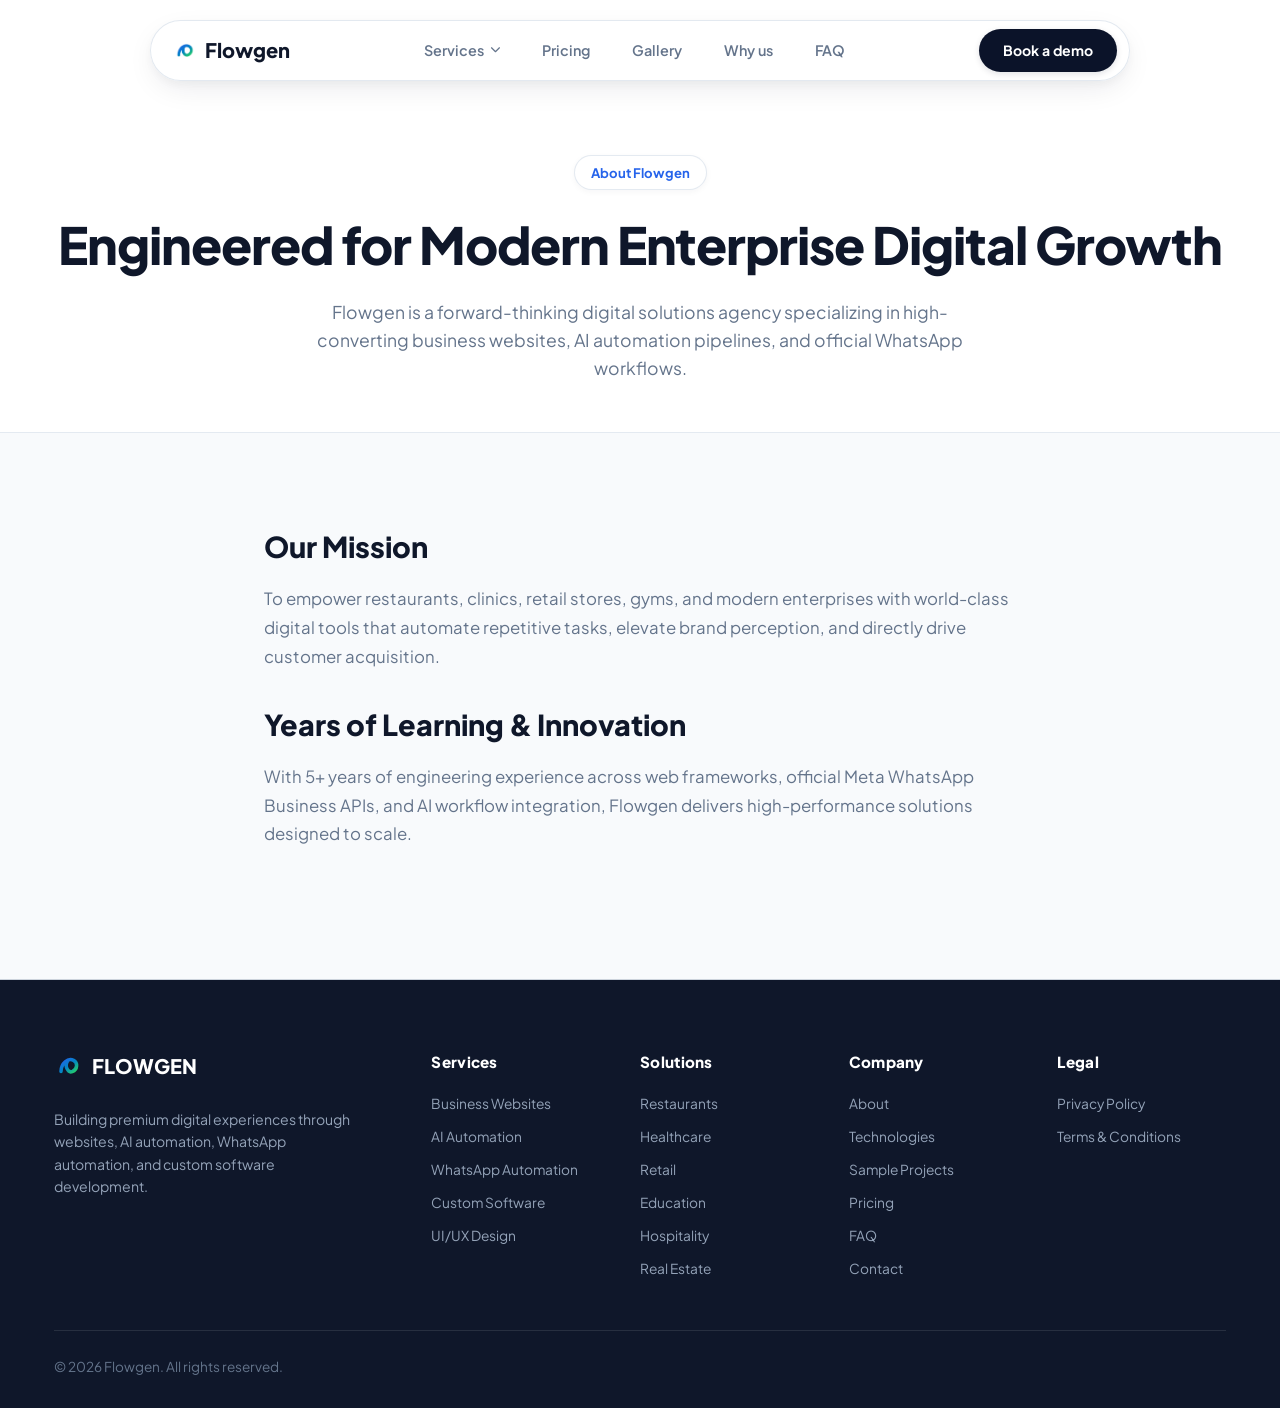
==== about.html @ ee699ff9 "Initial commit" ====
<!DOCTYPE html>
<html lang="en">
<head>
  <meta charset="UTF-8">
  <meta name="viewport" content="width=device-width, initial-scale=1.0">
  <title>About Us — Flowgen</title>
  <link rel="stylesheet" href="styles.css">
  <link rel="stylesheet" href="https://cdnjs.cloudflare.com/ajax/libs/font-awesome/6.4.0/css/all.min.css">
</head>
<body>

    <!-- Floating Pill Navbar -->
  <div class="navbar-wrapper">
    <nav class="navbar-pill">
      <a href="index.html" class="logo">
        <img src="assets/logo.png" alt="Flowgen Logo" class="logo-icon-img">
        <span>Flowgen</span>
      </a>

      <div class="nav-links">
        <!-- Services with Glossy Mega Menu -->
        <div class="nav-item">
          <a href="services.html" class="nav-link">Services <i class="fa-solid fa-chevron-down" style="font-size:0.65rem;"></i></a>
          <div class="mega-menu">
            <div class="mega-title">Our Services</div>
            <div class="mega-grid-3">
              <a href="services.html" class="mega-card">
                <div class="mega-icon"><i class="fa-solid fa-desktop"></i></div>
                <div class="mega-info"><h6>Business Websites</h6><p>Professional responsive business websites</p></div>
              </a>
              <a href="services.html" class="mega-card">
                <div class="mega-icon"><i class="fa-solid fa-brain"></i></div>
                <div class="mega-info"><h6>AI Automation</h6><p>Automate repetitive business tasks</p></div>
              </a>
              <a href="services.html" class="mega-card">
                <div class="mega-icon"><i class="fa-brands fa-whatsapp"></i></div>
                <div class="mega-info"><h6>WhatsApp Automation</h6><p>Customer engagement automation</p></div>
              </a>
              <a href="services.html" class="mega-card">
                <div class="mega-icon"><i class="fa-solid fa-code"></i></div>
                <div class="mega-info"><h6>Custom Software</h6><p>Business management systems</p></div>
              </a>
              <a href="services.html" class="mega-card">
                <div class="mega-icon"><i class="fa-solid fa-wand-magic-sparkles"></i></div>
                <div class="mega-info"><h6>UI/UX Design</h6><p>Modern interface design</p></div>
              </a>
              <a href="services.html" class="mega-card">
                <div class="mega-icon"><i class="fa-solid fa-plug"></i></div>
                <div class="mega-info"><h6>API Integration</h6><p>Third-party software integrations</p></div>
              </a>
            </div>
          </div>
        </div>

        <div class="nav-item"><a href="pricing.html" class="nav-link">Pricing</a></div>
        <div class="nav-item"><a href="projects.html" class="nav-link">Gallery</a></div>
        <div class="nav-item"><a href="solutions.html" class="nav-link">Why us</a></div>
        <div class="nav-item"><a href="faq.html" class="nav-link">FAQ</a></div>
      </div>

      <div class="nav-right-actions">
        <a href="contact.html" class="btn-black-pill">Book a demo</a>
        <button class="mobile-toggle" aria-label="Toggle navigation"><i class="fa-solid fa-bars"></i></button>
      </div>
    </nav>
  </div>

  <section class="page-hero-banner">
    <div class="container">
      <span class="section-tag">About Flowgen</span>
      <h1>Engineered for Modern Enterprise Digital Growth</h1>
      <p>Flowgen is a forward-thinking digital solutions agency specializing in high-converting business websites, AI automation pipelines, and official WhatsApp workflows.</p>
    </div>
  </section>

  <section class="section-padding">
    <div class="container" style="max-width:800px;">
      <h2 style="font-size:1.8rem; font-weight:800; margin-bottom:16px;">Our Mission</h2>
      <p style="font-size:1.05rem; color:var(--text-muted); line-height:1.7; margin-bottom:30px;">
        To empower restaurants, clinics, retail stores, gyms, and modern enterprises with world-class digital tools that automate repetitive tasks, elevate brand perception, and directly drive customer acquisition.
      </p>

      <h2 style="font-size:1.8rem; font-weight:800; margin-bottom:16px;">Years of Learning & Innovation</h2>
      <p style="font-size:1.05rem; color:var(--text-muted); line-height:1.7; margin-bottom:40px;">
        With 5+ years of engineering experience across web frameworks, official Meta WhatsApp Business APIs, and AI workflow integration, Flowgen delivers high-performance solutions designed to scale.
      </p>
    </div>
  </section>

  <!-- Footer -->
    <!-- Multi-Column Footer -->
  <footer>
    <div class="container">
      <div class="footer-grid">
        
        <!-- Column 1: Brand & Description -->
        <div class="footer-brand-col">
          <a href="index.html" class="logo" style="margin-bottom:14px; display:inline-flex;">
            <svg class="logo-icon-svg" viewBox="0 0 40 40" fill="none">
              <path d="M10 28 C10 16, 20 8, 28 12 C34 15, 34 25, 26 28 C20 30, 14 20, 20 12" stroke="url(#logo-grad-foot-gen)" stroke-width="5" stroke-linecap="round" fill="none"/>
              <defs>
                <linearGradient id="logo-grad-foot-gen" x1="0%" y1="0%" x2="100%" y2="100%">
                  <stop offset="0%" stop-color="#2563eb" />
                  <stop offset="50%" stop-color="#0284c7" />
                  <stop offset="100%" stop-color="#25d366" />
                </linearGradient>
              </defs>
            </svg>
            <span style="color:#fff;">FLOWGEN</span>
          </a>
          <p class="footer-brand-desc">
            Building premium digital experiences through websites, AI automation, WhatsApp automation, and custom software development.
          </p>
        </div>

        <!-- Column 2: Services -->
        <div class="footer-col">
          <h4>Services</h4>
          <ul>
            <li><a href="services.html">Business Websites</a></li>
            <li><a href="services.html">AI Automation</a></li>
            <li><a href="services.html">WhatsApp Automation</a></li>
            <li><a href="services.html">Custom Software</a></li>
            <li><a href="services.html">UI/UX Design</a></li>
          </ul>
        </div>

        <!-- Column 3: Solutions -->
        <div class="footer-col">
          <h4>Solutions</h4>
          <ul>
            <li><a href="solutions.html">Restaurants</a></li>
            <li><a href="solutions.html">Healthcare</a></li>
            <li><a href="solutions.html">Retail</a></li>
            <li><a href="solutions.html">Education</a></li>
            <li><a href="solutions.html">Hospitality</a></li>
            <li><a href="solutions.html">Real Estate</a></li>
          </ul>
        </div>

        <!-- Column 4: Company -->
        <div class="footer-col">
          <h4>Company</h4>
          <ul>
            <li><a href="about.html">About</a></li>
            <li><a href="technologies.html">Technologies</a></li>
            <li><a href="projects.html">Sample Projects</a></li>
            <li><a href="pricing.html">Pricing</a></li>
            <li><a href="faq.html">FAQ</a></li>
            <li><a href="contact.html">Contact</a></li>
          </ul>
        </div>

        <!-- Column 5: Legal -->
        <div class="footer-col">
          <h4>Legal</h4>
          <ul>
            <li><a href="privacy.html">Privacy Policy</a></li>
            <li><a href="terms.html">Terms & Conditions</a></li>
          </ul>
        </div>

      </div>

      <div class="footer-bottom">
        <div>© 2026 Flowgen. All rights reserved.</div>
      </div>
    </div>
  </footer>

  <script src="app.js"></script>
</body>
</html>
---- styles.css ----
/* ==========================================================================
   Flowgen - Premium SaaS Enterprise Website Design System
   NovaFlo / Vercel / Stripe / Linear Aesthetic Standards
   ========================================================================== */

@import url('https://fonts.googleapis.com/css2?family=Plus+Jakarta+Sans:wght@400;500;600;700;800&display=swap');

:root {
  --font-main: 'Plus Jakarta Sans', -apple-system, BlinkMacSystemFont, "Segoe UI", Roboto, sans-serif;

  /* Color Palette */
  --bg-body: #f8fafc;
  --bg-card: #ffffff;

  --text-dark: #0f172a;
  --text-body: #334155;
  --text-muted: #64748b;
  --text-light: #94a3b8;

  --primary: #2563eb;
  --primary-hover: #1d4ed8;
  --primary-light: #eff6ff;

  /* Authentic WhatsApp Color System */
  --wa-green: #25d366;
  --wa-header-green: #005c4b;
  --wa-chat-bg: #efeae2;
  --wa-bubble-incoming: #ffffff;
  --wa-bubble-outgoing: #d9fdd3;
  --wa-tick-blue: #53bdeb;
  --wa-time-color: #667781;

  /* Elevation Shadows */
  --shadow-sm: 0 2px 6px rgba(15, 23, 42, 0.04);
  --shadow-card: 0 4px 16px -2px rgba(15, 23, 42, 0.05), 0 2px 6px -1px rgba(15, 23, 42, 0.02);
  --shadow-hover: 0 16px 36px -6px rgba(15, 23, 42, 0.1), 0 4px 12px -2px rgba(15, 23, 42, 0.04);
  --shadow-floating: 0 16px 36px -8px rgba(15, 23, 42, 0.07), 0 4px 12px rgba(15, 23, 42, 0.03);
  --shadow-phone: 0 25px 60px -12px rgba(15, 23, 42, 0.18);
  --shadow-mega: 0 24px 50px -12px rgba(15, 23, 42, 0.15);

  /* Radius Tokens */
  --radius-sm: 8px;
  --radius-md: 12px;
  --radius-lg: 20px;
  --radius-full: 9999px;

  /* Borders & Transitions */
  --border-subtle: rgba(226, 232, 240, 0.9);
  --border-hover: rgba(191, 219, 254, 1);
  --grad-text: linear-gradient(135deg, #2563eb 0%, #0284c7 50%, #059669 100%);

  --transition-fast: 0.2s cubic-bezier(0.16, 1, 0.3, 1);
  --transition-normal: 0.35s cubic-bezier(0.16, 1, 0.3, 1);
}

/* Global Reset */
*, *::before, *::after {
  box-sizing: border-box;
  margin: 0;
  padding: 0;
}

html { scroll-behavior: smooth; font-size: 16px; }

/* Smooth Page Navigation Fade Transitions (Without transform on body to preserve position:fixed) */
body {
  font-family: var(--font-main);
  background-color: var(--bg-body);
  color: var(--text-dark);
  line-height: 1.6;
  overflow-x: hidden;
  -webkit-font-smoothing: antialiased;
  
  opacity: 0;
  transition: opacity 0.32s ease;
}

body.page-loaded {
  opacity: 1;
}

body.page-exiting {
  opacity: 0;
}

a { color: inherit; text-decoration: none; }
ul { list-style: none; }
button, input, select, textarea { font-family: inherit; font-size: inherit; }

/* Container System */
.container {
  width: 100%;
  max-width: 1220px;
  margin: 0 auto;
  padding: 0 24px;
}

.section-padding { padding: 90px 0; }

.section-header {
  text-align: center;
  max-width: 720px;
  margin: 0 auto 52px auto;
}

.section-tag {
  display: inline-flex;
  align-items: center;
  gap: 8px;
  padding: 6px 16px;
  border-radius: var(--radius-full);
  background: var(--bg-card);
  border: 1px solid var(--border-subtle);
  color: var(--primary);
  font-size: 0.82rem;
  font-weight: 700;
  margin-bottom: 14px;
  box-shadow: var(--shadow-sm);
}

.section-title {
  font-size: clamp(2rem, 4vw, 2.5rem);
  font-weight: 800;
  line-height: 1.2;
  letter-spacing: -0.02em;
  color: var(--text-dark);
  margin-bottom: 14px;
  text-wrap: balance;
}

.section-subtitle {
  font-size: 1.05rem;
  color: var(--text-muted);
  line-height: 1.6;
}

/* Page Hero Banner */
.page-hero-banner {
  padding: 155px 0 50px 0;
  text-align: center;
  background: #ffffff;
  border-bottom: 1px solid var(--border-subtle);
}

.page-hero-banner h1 {
  font-size: clamp(2.2rem, 4vw, 3.2rem);
  font-weight: 800;
  letter-spacing: -0.02em;
  color: var(--text-dark);
  margin-bottom: 12px;
}

.page-hero-banner p {
  font-size: 1.1rem;
  color: var(--text-muted);
  max-width: 680px;
  margin: 0 auto;
}

/* Badges */
.sample-badge {
  display: inline-flex;
  align-items: center;
  gap: 4px;
  padding: 4px 10px;
  background: #fef3c7;
  color: #b45309;
  border: 1px solid #fde68a;
  border-radius: var(--radius-full);
  font-size: 0.72rem;
  font-weight: 800;
  text-transform: uppercase;
  letter-spacing: 0.03em;
}

.sample-disclaimer {
  font-size: 0.78rem;
  color: #b45309;
  background: #fffbeb;
  padding: 8px 12px;
  border-radius: var(--radius-sm);
  border-left: 3px solid #f59e0b;
  margin-top: 14px;
  line-height: 1.4;
}

/* PERMANENT CONSTANT VIEWPORT PINNED HEADER NAVBAR */
.navbar-wrapper {
  position: fixed !important;
  top: 20px !important;
  left: 0 !important;
  width: 100% !important;
  z-index: 99999 !important;
  display: flex !important;
  justify-content: center !important;
  padding: 0 24px !important;
  pointer-events: none !important;
  transform: none !important;
}

.navbar-pill {
  width: 100%;
  max-width: 980px;
  background: rgba(255, 255, 255, 0.98);
  backdrop-filter: blur(20px);
  -webkit-backdrop-filter: blur(20px);
  border: 1px solid rgba(226, 232, 240, 0.95);
  border-radius: 9999px;
  padding: 8px 12px 8px 24px;
  display: flex;
  align-items: center;
  justify-content: space-between;
  box-shadow: 0 10px 30px -5px rgba(15, 23, 42, 0.09), 0 4px 12px rgba(15, 23, 42, 0.04);
  pointer-events: auto !important;
  flex-wrap: nowrap;
}

.logo {
  display: flex;
  align-items: center;
  gap: 10px;
  font-size: 1.25rem;
  font-weight: 800;
  color: #0f172a;
  flex-shrink: 0;
}

.logo-icon-img {
  height: 28px;
  width: auto;
  object-fit: contain;
  display: block;
}

.logo-icon-svg { width: 28px; height: 28px; }

.nav-links {
  position: relative;
  display: flex;
  align-items: center;
  gap: 6px;
}

.nav-active-indicator {
  position: absolute;
  top: 50%;
  transform: translateY(-50%);
  height: 34px;
  background: #eff6ff;
  border-radius: 9999px;
  transition: all 0.35s cubic-bezier(0.16, 1, 0.3, 1);
  z-index: 1;
  pointer-events: none;
  opacity: 0;
}

.nav-links.has-active .nav-active-indicator { opacity: 1; }
.nav-item { position: relative; z-index: 2; }

.nav-link {
  font-size: 0.9rem;
  font-weight: 600;
  color: #64748b;
  display: flex;
  align-items: center;
  gap: 6px;
  padding: 7px 18px;
  border-radius: 9999px;
  transition: color var(--transition-fast);
  position: relative;
  z-index: 2;
  white-space: nowrap;
}

.nav-link:hover, .nav-link.active-pill {
  color: #2563eb;
  font-weight: 700;
}

.nav-right-actions {
  display: flex;
  align-items: center;
  gap: 10px;
  flex-shrink: 0;
}

.btn-black-pill {
  display: inline-flex;
  align-items: center;
  justify-content: center;
  gap: 8px;
  padding: 10px 24px;
  border-radius: 9999px;
  background: #0b1329;
  color: #ffffff;
  font-size: 0.88rem;
  font-weight: 700;
  border: none;
  cursor: pointer;
  box-shadow: 0 2px 6px rgba(11, 19, 41, 0.12);
  transition: all var(--transition-fast);
  white-space: nowrap;
  flex-shrink: 0;
}

.btn-black-pill:hover { background: #17254e; transform: translateY(-1px); }

.btn-white-pill {
  display: inline-flex;
  align-items: center;
  justify-content: center;
  gap: 8px;
  padding: 10px 24px;
  border-radius: 9999px;
  background: #ffffff;
  color: var(--text-dark);
  font-size: 0.88rem;
  font-weight: 700;
  border: 1px solid var(--border-subtle);
  cursor: pointer;
  transition: all var(--transition-fast);
  white-space: nowrap;
}

.btn-white-pill:hover { background: #f8fafc; border-color: var(--border-hover); }

.mobile-toggle {
  display: none;
  background: none;
  border: none;
  font-size: 1.3rem;
  color: var(--text-dark);
}

/* Glossy Mega Dropdown Menus */
.mega-menu {
  position: absolute;
  top: 100%;
  left: 50%;
  transform: translateX(-50%) translateY(14px) scale(0.98);
  width: 760px;
  background: rgba(255, 255, 255, 0.98);
  backdrop-filter: blur(24px);
  -webkit-backdrop-filter: blur(24px);
  border: 1px solid rgba(226, 232, 240, 0.9);
  border-radius: var(--radius-lg);
  padding: 22px;
  box-shadow: var(--shadow-mega);
  opacity: 0;
  pointer-events: none;
  transition: all var(--transition-normal);
  z-index: 1100;
}

.nav-item:hover .mega-menu {
  opacity: 1;
  pointer-events: auto;
  transform: translateX(-50%) translateY(6px) scale(1);
}

.mega-title {
  font-size: 0.75rem;
  font-weight: 800;
  letter-spacing: 0.06em;
  text-transform: uppercase;
  color: var(--text-light);
  margin-bottom: 12px;
  padding-bottom: 6px;
  border-bottom: 1px solid var(--border-subtle);
}

.mega-grid-3 { display: grid; grid-template-columns: repeat(3, 1fr); gap: 10px; }

.mega-card {
  padding: 12px;
  border-radius: var(--radius-md);
  background: var(--bg-body);
  display: flex;
  align-items: flex-start;
  gap: 10px;
  border: 1px solid transparent;
  transition: all var(--transition-fast);
}

.mega-card:hover { background: #ffffff; border-color: var(--primary); box-shadow: var(--shadow-sm); }

.mega-icon {
  width: 34px;
  height: 34px;
  border-radius: 10px;
  background: #eff6ff;
  color: var(--primary);
  display: flex;
  align-items: center;
  justify-content: center;
  font-size: 0.95rem;
  flex-shrink: 0;
}

.mega-info h6 { font-size: 0.85rem; font-weight: 800; color: var(--text-dark); margin-bottom: 2px; }
.mega-info p { font-size: 0.72rem; color: var(--text-muted); line-height: 1.3; }

/* Hero Section */
.hero-nowaflow {
  padding: 155px 0 65px 0;
  text-align: center;
  background: #ffffff;
  position: relative;
  overflow: hidden;
}

.meta-partner-badge {
  display: inline-flex;
  align-items: center;
  gap: 8px;
  padding: 6px 16px;
  border-radius: var(--radius-full);
  background: #ffffff;
  border: 1px solid var(--border-subtle);
  color: #2563eb;
  font-size: 0.82rem;
  font-weight: 700;
  margin-bottom: 22px;
  box-shadow: var(--shadow-sm);
}

.meta-partner-badge svg { width: 18px; height: 18px; fill: #2563eb; }

.hero-main-title {
  font-size: clamp(2.3rem, 5vw, 3.7rem);
  font-weight: 800;
  line-height: 1.15;
  letter-spacing: -0.03em;
  color: var(--text-dark);
  max-width: 860px;
  margin: 0 auto 18px auto;
  text-wrap: balance;
}

.wa-title-badge {
  display: inline-flex;
  align-items: center;
  justify-content: center;
  width: 44px;
  height: 44px;
  background: #25d366;
  color: #ffffff;
  border-radius: 50%;
  font-size: 1.5rem;
  vertical-align: middle;
  margin: 0 6px;
  box-shadow: 0 4px 12px rgba(37, 211, 102, 0.3);
}

.nowaflow-gradient-text {
  background: var(--grad-text);
  -webkit-background-clip: text;
  -webkit-text-fill-color: transparent;
  display: inline-block;
}

.hero-checkmarks-row {
  display: flex;
  align-items: center;
  justify-content: center;
  gap: 20px;
  font-size: 0.85rem;
  font-weight: 600;
  color: var(--text-muted);
  margin-bottom: 30px;
  flex-wrap: wrap;
}

.check-item { display: flex; align-items: center; gap: 6px; }

.check-icon-circle {
  width: 18px;
  height: 18px;
  border-radius: 50%;
  border: 1.5px solid #2563eb;
  color: #2563eb;
  display: inline-flex;
  align-items: center;
  justify-content: center;
  font-size: 0.65rem;
  font-weight: 800;
}

.hero-cta-buttons {
  display: flex;
  align-items: center;
  justify-content: center;
  gap: 14px;
  margin-bottom: 45px;
}

/* Hero Visual Layout */
.hero-visual-wrapper {
  position: relative;
  max-width: 960px;
  height: 480px;
  margin: 0 auto;
  display: flex;
  align-items: flex-start;
  justify-content: flex-start;
}

.left-app-icons {
  display: flex;
  flex-direction: column;
  gap: 24px;
  position: absolute;
  left: 0;
  top: 40px;
  z-index: 4;
}

.app-icon-circle {
  width: 50px;
  height: 50px;
  border-radius: 50%;
  display: flex;
  align-items: center;
  justify-content: center;
  font-size: 1.25rem;
  box-shadow: 0 6px 16px rgba(15, 23, 42, 0.08);
  background: #ffffff;
  border: 1px solid var(--border-subtle);
  transition: transform var(--transition-fast);
}

.app-icon-circle:hover { transform: scale(1.08); }

.icon-fb { background: #1877f2; color: #ffffff; border: none; }
.icon-google { background: #ffffff; }
.icon-ig { background: #ffffff; }
.icon-ig i {
  background: linear-gradient(45deg, #f09433 0%, #e6683c 25%, #dc2743 50%, #cc2366 75%, #bc1888 100%);
  -webkit-background-clip: text;
  -webkit-text-fill-color: transparent;
}
.icon-web { background: #ffffff; color: #64748b; }

.svg-connectors {
  position: absolute;
  left: 25px;
  top: 0;
  width: 255px;
  height: 480px;
  pointer-events: none;
  z-index: 2;
}

.connector-path {
  fill: none;
  stroke: #86efac;
  stroke-width: 2;
  stroke-dasharray: 6 6;
}

.phone-mockup-container {
  position: absolute;
  left: 270px;
  top: 0;
  z-index: 3;
}

.phone-frame {
  width: 330px;
  height: 460px;
  background: var(--wa-chat-bg);
  border: 7px solid #ffffff;
  border-radius: 36px;
  box-shadow: var(--shadow-phone);
  overflow: hidden;
  display: flex;
  flex-direction: column;
}

.phone-status-bar {
  background: var(--wa-header-green);
  color: #ffffff;
  padding: 8px 16px 4px 16px;
  display: flex;
  align-items: center;
  justify-content: space-between;
  font-size: 0.7rem;
  font-weight: 700;
  flex-shrink: 0;
}

.phone-wa-header {
  background: var(--wa-header-green);
  color: #ffffff;
  padding: 8px 14px 10px 14px;
  display: flex;
  align-items: center;
  gap: 10px;
  flex-shrink: 0;
}

.phone-avatar {
  width: 32px;
  height: 32px;
  border-radius: 50%;
  background: #00a884;
  color: #fff;
  display: flex;
  align-items: center;
  justify-content: center;
  font-weight: 800;
  font-size: 0.78rem;
}

.phone-header-info h5 { font-size: 0.85rem; font-weight: 700; text-align: left; }
.phone-header-info p { font-size: 0.65rem; opacity: 0.8; text-align: left; }

/* Phone Chat Body - HIDDEN SCROLLBAR */
.phone-chat-body {
  padding: 12px;
  display: flex;
  flex-direction: column;
  gap: 10px;
  flex-grow: 1;
  overflow-y: auto;
  text-align: left;

  /* HIDE SCROLLBAR ACROSS ALL BROWSERS */
  scrollbar-width: none;
  -ms-overflow-style: none;
}

.phone-chat-body::-webkit-scrollbar {
  display: none;
  width: 0;
  height: 0;
}

/* Authentic WhatsApp Chat Bubbles */
@keyframes waSlideUp {
  0% { opacity: 0; transform: translateY(18px) scale(0.96); }
  60% { opacity: 1; transform: translateY(-2px) scale(1.01); }
  100% { opacity: 1; transform: translateY(0) scale(1); }
}

.wa-card-bubble {
  max-width: 88%;
  padding: 8px 12px;
  border-radius: 12px;
  font-size: 0.76rem;
  line-height: 1.38;
  box-shadow: 0 1px 2px rgba(15, 23, 42, 0.12);
  animation: waSlideUp 0.38s cubic-bezier(0.16, 1, 0.3, 1) forwards;
  position: relative;
}

.wa-incoming {
  align-self: flex-start;
  background: var(--wa-bubble-incoming);
  border-top-left-radius: 2px;
  color: var(--text-dark);
}

.wa-outgoing {
  align-self: flex-end;
  background: var(--wa-bubble-outgoing);
  border-top-right-radius: 2px;
  color: var(--text-dark);
}

/* Typing Indicator */
.typing-indicator-box {
  align-self: flex-start;
  background: #ffffff;
  padding: 8px 14px;
  border-radius: 12px;
  border-top-left-radius: 2px;
  display: inline-flex;
  align-items: center;
  gap: 4px;
  box-shadow: 0 1px 2px rgba(0,0,0,0.08);
  animation: waSlideUp 0.28s cubic-bezier(0.16, 1, 0.3, 1) forwards;
}

.typing-dot {
  width: 6px;
  height: 6px;
  background: #8696a0;
  border-radius: 50%;
  animation: typeBounce 1.2s infinite ease-in-out;
}

.typing-dot:nth-child(2) { animation-delay: 0.2s; }
.typing-dot:nth-child(3) { animation-delay: 0.4s; }

@keyframes typeBounce {
  0%, 60%, 100% { transform: translateY(0); }
  30% { transform: translateY(-4px); }
}

.phone-input-bar {
  background: #ffffff;
  padding: 10px 12px;
  display: flex;
  align-items: center;
  gap: 8px;
  border-top: 1px solid var(--border-subtle);
  flex-shrink: 0;
}

.phone-input-box {
  flex-grow: 1;
  background: #f1f5f9;
  border-radius: 20px;
  padding: 6px 12px;
  font-size: 0.74rem;
  color: var(--text-muted);
  text-align: left;
}

.phone-send-btn {
  width: 28px;
  height: 28px;
  border-radius: 50%;
  background: #00a884;
  color: #fff;
  display: flex;
  align-items: center;
  justify-content: center;
  font-size: 0.72rem;
}

/* Meeting Schedule Card Animations */
@keyframes cardSlideIn {
  0% {
    opacity: 0;
    transform: translateX(45px) scale(0.92);
  }
  65% {
    opacity: 1;
    transform: translateX(-4px) scale(1.02);
  }
  100% {
    opacity: 1;
    transform: translateX(0) scale(1);
  }
}

@keyframes cardSlideConfirm {
  0% {
    transform: translateY(0) scale(1);
  }
  50% {
    transform: translateY(-10px) scale(1.05);
    box-shadow: 0 0 30px rgba(37, 99, 235, 0.4), 0 16px 36px rgba(15, 23, 42, 0.12);
  }
  100% {
    transform: translateY(0) scale(1.02);
    box-shadow: 0 0 25px rgba(37, 99, 235, 0.3), 0 10px 30px -5px rgba(15, 23, 42, 0.06);
  }
}

.right-floating-card {
  position: absolute;
  right: 0;
  top: 140px;
  background: #ffffff;
  border: 1px solid var(--border-subtle);
  border-radius: var(--radius-lg);
  padding: 16px 20px;
  box-shadow: var(--shadow-floating);
  display: flex;
  flex-direction: column;
  gap: 10px;
  min-width: 230px;
  z-index: 4;
  transition: all var(--transition-normal);
  animation: cardSlideIn 0.5s cubic-bezier(0.16, 1, 0.3, 1) forwards;
}

.right-floating-card.active-glow {
  border-color: #2563eb;
  animation: cardSlideConfirm 0.6s cubic-bezier(0.16, 1, 0.3, 1) forwards;
}

.meeting-card-top {
  display: flex;
  align-items: center;
  justify-content: space-between;
  gap: 12px;
}

.meeting-icon-box {
  width: 36px;
  height: 36px;
  border-radius: 10px;
  background: #eff6ff;
  color: #2563eb;
  display: flex;
  align-items: center;
  justify-content: center;
  font-size: 1.1rem;
}

.meeting-title { font-size: 0.85rem; font-weight: 800; color: var(--text-dark); text-align: left; line-height: 1.2; }
.meeting-badge-confirmed {
  background: #dcfce7;
  color: #15803d;
  font-size: 0.7rem;
  font-weight: 700;
  padding: 3px 10px;
  border-radius: 12px;
  transition: all 0.3s ease;
}

.meeting-card-bottom {
  display: flex;
  align-items: center;
  justify-content: space-between;
  font-size: 0.78rem;
  padding-top: 8px;
  border-top: 1px solid var(--border-subtle);
}

.meeting-person { font-weight: 800; color: var(--text-dark); }
.meeting-time { color: var(--text-muted); }

/* Master Grid System */
.services-grid, .solutions-grid, .projects-grid, .pricing-grid-3 {
  display: grid;
  grid-template-columns: repeat(3, 1fr);
  gap: 28px;
  align-items: stretch;
}

.service-card, .solution-card, .project-card, .pricing-card {
  background: #ffffff;
  border: 1px solid var(--border-subtle);
  border-radius: var(--radius-lg);
  padding: 28px;
  box-shadow: var(--shadow-card);
  transition: all var(--transition-normal);
  display: flex;
  flex-direction: column;
  justify-content: space-between;
  height: 100%;
}

.service-card:hover, .solution-card:hover, .project-card:hover, .pricing-card:hover {
  transform: translateY(-4px);
  box-shadow: var(--shadow-hover);
  border-color: var(--border-hover);
}

.service-icon-box {
  width: 48px;
  height: 48px;
  border-radius: var(--radius-md);
  background: #eff6ff;
  color: var(--primary);
  display: flex;
  align-items: center;
  justify-content: center;
  font-size: 1.3rem;
  margin-bottom: 18px;
}

.service-card h3 { font-size: 1.2rem; font-weight: 800; margin-bottom: 8px; color: var(--text-dark); }
.service-card p { font-size: 0.9rem; color: var(--text-muted); line-height: 1.55; }

/* Pricing Specials */
.pricing-card.featured {
  border-color: var(--primary);
  box-shadow: 0 16px 36px -8px rgba(37, 99, 235, 0.18);
  position: relative;
}

.featured-badge {
  position: absolute;
  top: -12px;
  right: 20px;
  background: var(--primary);
  color: #ffffff;
  font-size: 0.7rem;
  font-weight: 800;
  text-transform: uppercase;
  padding: 3px 12px;
  border-radius: var(--radius-full);
}

.billing-toggle-btn {
  background: none;
  border: none;
  padding: 8px 18px;
  border-radius: 9999px;
  font-size: 0.88rem;
  font-weight: 700;
  color: var(--text-muted);
  cursor: pointer;
  transition: all var(--transition-fast);
}

.billing-toggle-btn.active {
  background: #ffffff;
  color: var(--text-dark);
  box-shadow: var(--shadow-sm);
}

.pricing-feature-list {
  display: flex;
  flex-direction: column;
  gap: 10px;
  font-size: 0.86rem;
  color: var(--text-body);
}

.pricing-feature-list li {
  display: flex;
  align-items: center;
  gap: 8px;
}

.pricing-feature-list li i {
  color: #2563eb;
  font-size: 0.75rem;
}

/* Project Cards */
.project-preview-frame {
  height: 175px;
  background: linear-gradient(135deg, #0f172a 0%, #1e293b 100%);
  position: relative;
  display: flex;
  align-items: center;
  justify-content: center;
  border-radius: var(--radius-md);
  margin-bottom: 18px;
}

.project-content {
  display: flex;
  flex-direction: column;
  justify-content: space-between;
  flex-grow: 1;
}

/* Solution Cards */
.solution-header {
  display: flex;
  align-items: center;
  gap: 12px;
  margin-bottom: 16px;
}

.solution-icon {
  width: 40px;
  height: 40px;
  border-radius: var(--radius-md);
  background: #f8fafc;
  display: flex;
  align-items: center;
  justify-content: center;
  font-size: 1.2rem;
  border: 1px solid var(--border-subtle);
}

.solution-title h4 { font-size: 1.1rem; font-weight: 800; color: var(--text-dark); }
.solution-block { margin-bottom: 12px; }
.solution-block h6 { font-size: 0.75rem; font-weight: 800; text-transform: uppercase; color: var(--text-light); margin-bottom: 2px; }
.solution-block p { font-size: 0.88rem; color: var(--text-body); line-height: 1.45; }

.benefit-tag {
  display: inline-block;
  padding: 4px 10px;
  background: #f1f5f9;
  color: #334155;
  border-radius: var(--radius-full);
  font-size: 0.75rem;
  font-weight: 700;
  margin-right: 6px;
  margin-top: 6px;
}

/* Process Timeline Horizontal */
.process-timeline-horizontal {
  display: grid;
  grid-template-columns: repeat(7, 1fr);
  gap: 14px;
  align-items: stretch;
}

.process-step-card {
  background: #ffffff;
  border: 1px solid var(--border-subtle);
  border-radius: var(--radius-lg);
  padding: 20px 12px;
  text-align: center;
  box-shadow: var(--shadow-card);
}

.process-num {
  width: 32px;
  height: 32px;
  border-radius: 50%;
  background: var(--primary-light);
  color: var(--primary);
  font-weight: 800;
  font-size: 0.9rem;
  display: flex;
  align-items: center;
  justify-content: center;
  margin: 0 auto 10px auto;
}

.process-step-card h5 { font-size: 0.85rem; font-weight: 800; color: var(--text-dark); }

/* Comparison Table */
.comparison-table {
  width: 100%;
  border-collapse: separate;
  border-spacing: 0;
  background: #ffffff;
  border: 1px solid var(--border-subtle);
  border-radius: var(--radius-lg);
  overflow: hidden;
}

.comparison-table th, .comparison-table td {
  padding: 16px 20px;
  text-align: left;
  border-bottom: 1px solid var(--border-subtle);
  font-size: 0.9rem;
}

.comparison-table th {
  background: #f8fafc;
  font-weight: 800;
  color: var(--text-dark);
}

.comparison-table td.check-mark {
  color: #16a34a;
  font-weight: 800;
  font-size: 1.1rem;
}

.comparison-table td.cross-mark {
  color: #94a3b8;
}

/* FAQ Accordion */
.faq-wrap { max-width: 800px; margin: 0 auto; display: flex; flex-direction: column; gap: 14px; }

.faq-item {
  background: #ffffff;
  border: 1px solid var(--border-subtle);
  border-radius: var(--radius-lg);
  overflow: hidden;
  box-shadow: var(--shadow-card);
}

.faq-question {
  width: 100%;
  padding: 20px 24px;
  background: none;
  border: none;
  text-align: left;
  font-size: 1.05rem;
  font-weight: 700;
  color: var(--text-dark);
  display: flex;
  align-items: center;
  justify-content: space-between;
  cursor: pointer;
}

.faq-answer {
  padding: 0 24px 20px 24px;
  font-size: 0.92rem;
  color: var(--text-muted);
  line-height: 1.6;
  display: none;
}

.faq-item.active .faq-answer { display: block; }
.faq-item.active .faq-question i { transform: rotate(180deg); color: var(--primary); }

/* Contact Form Grid */
.contact-grid {
  display: grid;
  grid-template-columns: 1fr 1fr;
  gap: 36px;
  align-items: stretch;
}

.contact-form-box {
  background: #ffffff;
  border: 1px solid var(--border-subtle);
  border-radius: var(--radius-lg);
  padding: 32px;
  box-shadow: var(--shadow-card);
}

.form-group { margin-bottom: 16px; text-align: left; }
.form-group label { display: block; font-size: 0.82rem; font-weight: 700; margin-bottom: 6px; color: var(--text-dark); }
.form-control {
  width: 100%;
  padding: 10px 14px;
  border: 1px solid var(--border-subtle);
  border-radius: var(--radius-sm);
  background: #f8fafc;
  font-size: 0.9rem;
  transition: all var(--transition-fast);
}

.form-control:focus { outline: none; border-color: var(--primary); background: #ffffff; box-shadow: 0 0 0 3px rgba(37, 99, 235, 0.1); }

.map-placeholder {
  height: 240px;
  background: #e2e8f0;
  border-radius: var(--radius-lg);
  display: flex;
  align-items: center;
  justify-content: center;
  color: var(--text-muted);
  font-weight: 700;
  margin-top: 24px;
}

/* Multi-Column Footer Styling */
footer {
  background: #0f172a;
  color: #94a3b8;
  padding: 70px 0 30px 0;
  font-size: 0.9rem;
  border-top: 1px solid var(--border-subtle);
}

.footer-grid {
  display: grid;
  grid-template-columns: 2fr 1fr 1fr 1fr 1fr;
  gap: 40px;
  margin-bottom: 50px;
  text-align: left;
}

.footer-brand-desc {
  color: #94a3b8;
  font-size: 0.88rem;
  line-height: 1.6;
  max-width: 300px;
  margin-top: 12px;
}

.footer-col h4 {
  color: #ffffff;
  font-size: 0.95rem;
  font-weight: 800;
  margin-bottom: 18px;
  letter-spacing: 0.02em;
}

.footer-col ul {
  display: flex;
  flex-direction: column;
  gap: 10px;
}

.footer-col a {
  color: #94a3b8;
  font-size: 0.86rem;
  transition: color var(--transition-fast);
}

.footer-col a:hover {
  color: #ffffff;
}

.footer-bottom {
  padding-top: 25px;
  border-top: 1px solid rgba(255, 255, 255, 0.1);
  display: flex;
  justify-content: space-between;
  align-items: center;
  font-size: 0.85rem;
  color: #64748b;
}

/* Modals & Toast */
.modal-overlay {
  position: fixed;
  top: 0;
  left: 0;
  width: 100%;
  height: 100%;
  background: rgba(15, 23, 42, 0.7);
  backdrop-filter: blur(8px);
  z-index: 2000;
  display: flex;
  align-items: center;
  justify-content: center;
  opacity: 0;
  pointer-events: none;
}

.modal-overlay.active { opacity: 1; pointer-events: auto; }

.modal-content {
  background: #ffffff;
  border-radius: var(--radius-lg);
  width: 90%;
  max-width: 660px;
  max-height: 90vh;
  overflow-y: auto;
  padding: 32px;
  position: relative;
  text-align: left;
}

.modal-close {
  position: absolute;
  top: 18px;
  right: 18px;
  background: #f1f5f9;
  border: none;
  width: 34px;
  height: 34px;
  border-radius: 50%;
  cursor: pointer;
}

.toast {
  position: fixed;
  bottom: 24px;
  right: 24px;
  background: #0f172a;
  color: #fff;
  padding: 12px 22px;
  border-radius: var(--radius-md);
  z-index: 3000;
  opacity: 0;
  transform: translateY(20px);
}

.toast.active { opacity: 1; transform: translateY(0); }

/* Responsive Media Queries */
@media (max-width: 1024px) {
  .hero-visual-wrapper { height: auto; flex-direction: column; }
  .left-app-icons { position: static; flex-direction: row; margin-bottom: 20px; }
  .svg-connectors { display: none; }
  .phone-mockup-container { position: static; }
  .right-floating-card { position: static; margin-top: 20px; }
  .pricing-grid-3, .services-grid, .projects-grid, .solutions-grid { grid-template-columns: repeat(2, 1fr); }
  .contact-grid { grid-template-columns: 1fr; }
  .process-timeline-horizontal { grid-template-columns: repeat(4, 1fr); }
  .footer-grid { grid-template-columns: 1fr 1fr 1fr; gap: 30px; }
}

@media (max-width: 640px) {
  .nav-links { display: none; }
  .mobile-toggle { display: block; }
  .pricing-grid-3, .services-grid, .projects-grid, .solutions-grid { grid-template-columns: 1fr; }
  .process-timeline-horizontal { grid-template-columns: repeat(2, 1fr); }
  .footer-grid { grid-template-columns: 1fr; gap: 24px; }
}
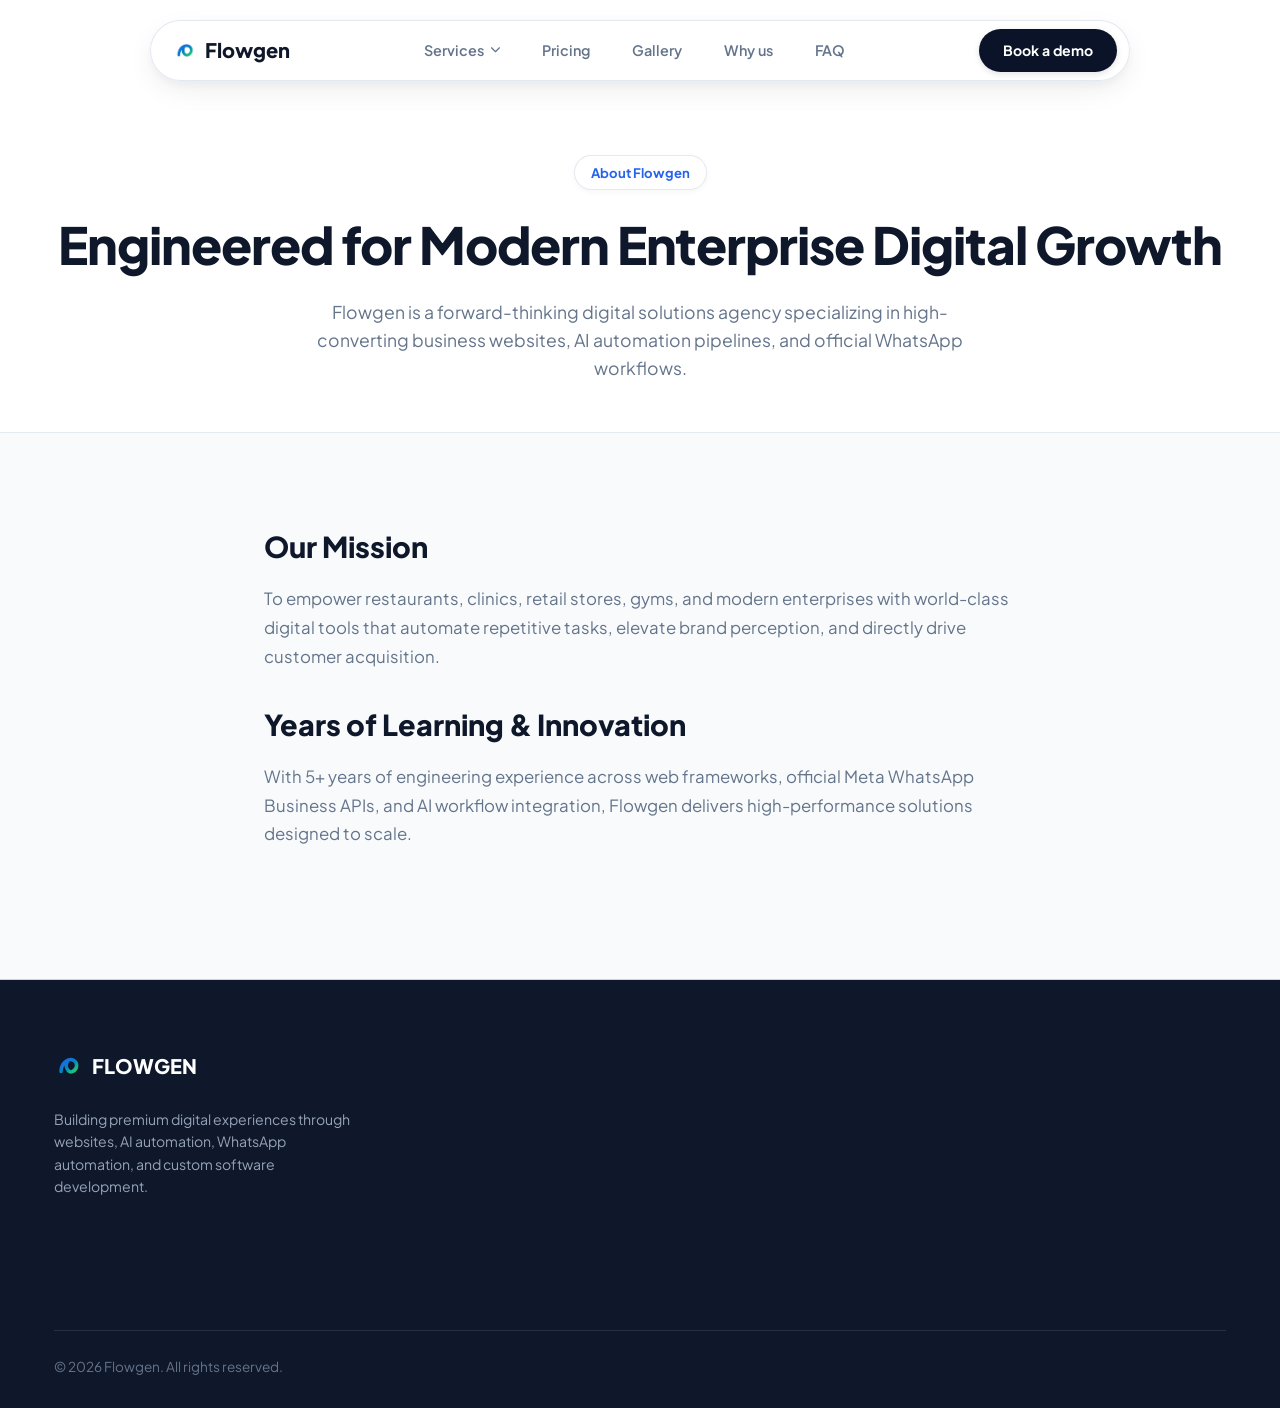
==== commit d799eae9: "add" ====
--- a/about.html
+++ b/about.html
@@ -60,7 +60,11 @@
 
       <div class="nav-right-actions">
         <a href="contact.html" class="btn-black-pill">Book a demo</a>
-        <button class="mobile-toggle" aria-label="Toggle navigation"><i class="fa-solid fa-bars"></i></button>
+        <button class="mobile-toggle" aria-label="Toggle navigation">
+          <span class="hamburger-line"></span>
+          <span class="hamburger-line"></span>
+          <span class="hamburger-line"></span>
+        </button>
       </div>
     </nav>
   </div>
--- a/styles.css
+++ b/styles.css
@@ -53,39 +53,81 @@
   --transition-normal: 0.35s cubic-bezier(0.16, 1, 0.3, 1);
 }
 
-/* Global Reset */
+/* Global Reset & Mobile Safety Wrappers */
 *, *::before, *::after {
   box-sizing: border-box;
   margin: 0;
   padding: 0;
 }
 
+html, body {
+  max-width: 100vw;
+  overflow-x: hidden;
+}
+
 html { scroll-behavior: smooth; font-size: 16px; }
 
-/* Smooth Page Navigation Fade Transitions (Without transform on body to preserve position:fixed) */
+/* Full Website Entrance Fade & Slide Animations */
 body {
   font-family: var(--font-main);
   background-color: var(--bg-body);
   color: var(--text-dark);
   line-height: 1.6;
-  overflow-x: hidden;
   -webkit-font-smoothing: antialiased;
   
   opacity: 0;
-  transition: opacity 0.32s ease;
+  transform: translateY(12px);
+  transition: opacity 0.45s cubic-bezier(0.16, 1, 0.3, 1), transform 0.45s cubic-bezier(0.16, 1, 0.3, 1);
 }
 
 body.page-loaded {
   opacity: 1;
+  transform: translateY(0);
 }
 
 body.page-exiting {
   opacity: 0;
-}
+  transform: translateY(-12px);
+}
+
+/* Elegant Smooth Slow Wipe-Down Animation System */
+.wipedown-reveal {
+  opacity: 0;
+  transform: translateY(-32px);
+  clip-path: inset(0 0 100% 0);
+  transition: clip-path 1.2s cubic-bezier(0.16, 1, 0.3, 1), 
+              transform 1.2s cubic-bezier(0.16, 1, 0.3, 1), 
+              opacity 0.9s ease;
+  will-change: opacity, transform, clip-path;
+}
+
+.wipedown-reveal.is-visible {
+  opacity: 1;
+  transform: translateY(0);
+  clip-path: inset(0 0 0 0);
+}
+
+/* Sequential One-By-One Stagger Delays */
+.stagger-1 { transition-delay: 0.12s; }
+.stagger-2 { transition-delay: 0.28s; }
+.stagger-3 { transition-delay: 0.44s; }
+.stagger-4 { transition-delay: 0.60s; }
+.stagger-5 { transition-delay: 0.76s; }
+.stagger-6 { transition-delay: 0.92s; }
 
 a { color: inherit; text-decoration: none; }
 ul { list-style: none; }
 button, input, select, textarea { font-family: inherit; font-size: inherit; }
+
+img, svg, video {
+  max-width: 100%;
+  height: auto;
+}
+
+h1, h2, h3, h4, h5, h6, p, span, a, div {
+  overflow-wrap: break-word;
+  word-wrap: break-word;
+}
 
 /* Container System */
 .container {
@@ -119,7 +161,7 @@
 }
 
 .section-title {
-  font-size: clamp(2rem, 4vw, 2.5rem);
+  font-size: clamp(1.8rem, 4vw, 2.5rem);
   font-weight: 800;
   line-height: 1.2;
   letter-spacing: -0.02em;
@@ -143,7 +185,7 @@
 }
 
 .page-hero-banner h1 {
-  font-size: clamp(2.2rem, 4vw, 3.2rem);
+  font-size: clamp(2rem, 4vw, 3.2rem);
   font-weight: 800;
   letter-spacing: -0.02em;
   color: var(--text-dark);
@@ -213,6 +255,7 @@
   box-shadow: 0 10px 30px -5px rgba(15, 23, 42, 0.09), 0 4px 12px rgba(15, 23, 42, 0.04);
   pointer-events: auto !important;
   flex-wrap: nowrap;
+  position: relative;
 }
 
 .logo {
@@ -324,12 +367,51 @@
 
 .btn-white-pill:hover { background: #f8fafc; border-color: var(--border-hover); }
 
+/* Animated 3-Line Hamburger to 'X' Morph Button */
 .mobile-toggle {
   display: none;
-  background: none;
+  background: #f1f5f9;
   border: none;
-  font-size: 1.3rem;
-  color: var(--text-dark);
+  width: 38px;
+  height: 38px;
+  border-radius: 50%;
+  cursor: pointer;
+  flex-direction: column;
+  align-items: center;
+  justify-content: center;
+  gap: 5px;
+  padding: 0;
+  transition: background 0.25s ease;
+}
+
+.mobile-toggle:hover {
+  background: #e2e8f0;
+}
+
+.hamburger-line {
+  display: block;
+  width: 18px;
+  height: 2px;
+  background-color: #0f172a;
+  border-radius: 2px;
+  transition: transform 0.35s cubic-bezier(0.16, 1, 0.3, 1), opacity 0.25s ease, background-color 0.25s ease;
+  transform-origin: center;
+}
+
+/* Morphing 3 lines into an 'X' */
+.mobile-toggle.is-active .hamburger-line:nth-child(1) {
+  transform: translateY(7px) rotate(45deg);
+  background-color: #2563eb;
+}
+
+.mobile-toggle.is-active .hamburger-line:nth-child(2) {
+  opacity: 0;
+  transform: scaleX(0);
+}
+
+.mobile-toggle.is-active .hamburger-line:nth-child(3) {
+  transform: translateY(-7px) rotate(-45deg);
+  background-color: #2563eb;
 }
 
 /* Glossy Mega Dropdown Menus */
@@ -339,6 +421,7 @@
   left: 50%;
   transform: translateX(-50%) translateY(14px) scale(0.98);
   width: 760px;
+  max-width: 90vw;
   background: rgba(255, 255, 255, 0.98);
   backdrop-filter: blur(24px);
   -webkit-backdrop-filter: blur(24px);
@@ -427,9 +510,9 @@
 .meta-partner-badge svg { width: 18px; height: 18px; fill: #2563eb; }
 
 .hero-main-title {
-  font-size: clamp(2.3rem, 5vw, 3.7rem);
+  font-size: clamp(2rem, 4.5vw, 3.7rem);
   font-weight: 800;
-  line-height: 1.15;
+  line-height: 1.2;
   letter-spacing: -0.03em;
   color: var(--text-dark);
   max-width: 860px;
@@ -568,6 +651,7 @@
 .phone-frame {
   width: 330px;
   height: 460px;
+  max-width: 100%;
   background: var(--wa-chat-bg);
   border: 7px solid #ffffff;
   border-radius: 36px;
@@ -773,6 +857,7 @@
   flex-direction: column;
   gap: 10px;
   min-width: 230px;
+  max-width: 100%;
   z-index: 4;
   transition: all var(--transition-normal);
   animation: cardSlideIn 0.5s cubic-bezier(0.16, 1, 0.3, 1) forwards;
@@ -1244,23 +1329,249 @@
 
 .toast.active { opacity: 1; transform: translateY(0); }
 
-/* Responsive Media Queries */
+/* ==========================================================================
+   COMPREHENSIVE FLUID MOBILE RESPONSIVE DESIGN & CONTAINER INTEGRITY
+   ========================================================================== */
+
 @media (max-width: 1024px) {
-  .hero-visual-wrapper { height: auto; flex-direction: column; }
-  .left-app-icons { position: static; flex-direction: row; margin-bottom: 20px; }
+  .hero-visual-wrapper {
+    height: auto;
+    flex-direction: column;
+    align-items: center;
+  }
+
+  .left-app-icons {
+    position: relative;
+    top: 0;
+    left: 0;
+    flex-direction: row;
+    justify-content: center;
+    gap: 16px;
+    margin-bottom: 24px;
+  }
+
   .svg-connectors { display: none; }
-  .phone-mockup-container { position: static; }
-  .right-floating-card { position: static; margin-top: 20px; }
-  .pricing-grid-3, .services-grid, .projects-grid, .solutions-grid { grid-template-columns: repeat(2, 1fr); }
+
+  .phone-mockup-container {
+    position: relative;
+    top: 0;
+    left: 0;
+    margin: 0 auto;
+  }
+
+  .right-floating-card {
+    position: relative;
+    top: 0;
+    right: 0;
+    margin: 24px auto 0 auto;
+    width: 100%;
+    max-width: 330px;
+  }
+
+  .pricing-grid-3, .services-grid, .projects-grid, .solutions-grid {
+    grid-template-columns: repeat(2, 1fr);
+    gap: 20px;
+  }
+
   .contact-grid { grid-template-columns: 1fr; }
-  .process-timeline-horizontal { grid-template-columns: repeat(4, 1fr); }
+  .process-timeline-horizontal { grid-template-columns: repeat(3, 1fr); gap: 14px; }
   .footer-grid { grid-template-columns: 1fr 1fr 1fr; gap: 30px; }
 }
 
-@media (max-width: 640px) {
-  .nav-links { display: none; }
-  .mobile-toggle { display: block; }
-  .pricing-grid-3, .services-grid, .projects-grid, .solutions-grid { grid-template-columns: 1fr; }
-  .process-timeline-horizontal { grid-template-columns: repeat(2, 1fr); }
-  .footer-grid { grid-template-columns: 1fr; gap: 24px; }
-}
+@media (max-width: 768px) {
+  .container { padding: 0 16px; }
+  .section-padding { padding: 55px 0; }
+  
+  .hero-nowaflow { padding: 125px 0 45px 0; }
+  .page-hero-banner { padding: 125px 0 35px 0; }
+
+  .navbar-wrapper {
+    top: 12px !important;
+    padding: 0 12px !important;
+  }
+
+  .navbar-pill {
+    padding: 6px 14px;
+    border-radius: var(--radius-full);
+  }
+
+  .logo { font-size: 1.1rem; gap: 8px; }
+  .logo-icon-img { height: 24px; }
+
+  .btn-black-pill {
+    padding: 7px 16px;
+    font-size: 0.78rem;
+  }
+
+  .mobile-toggle { display: flex; }
+
+  /* Mobile Dropdown Navigation Menu */
+  .nav-links {
+    display: none;
+    position: absolute;
+    top: calc(100% + 10px);
+    left: 0;
+    right: 0;
+    width: 100%;
+    background: rgba(255, 255, 255, 0.98);
+    backdrop-filter: blur(24px);
+    -webkit-backdrop-filter: blur(24px);
+    border: 1px solid var(--border-subtle);
+    border-radius: var(--radius-lg);
+    padding: 16px;
+    box-shadow: var(--shadow-mega);
+    flex-direction: column;
+    align-items: stretch;
+    gap: 8px;
+    z-index: 9999;
+  }
+
+  @keyframes mobilePopOut {
+    0% {
+      opacity: 0;
+      transform: translateY(-16px) scale(0.95);
+    }
+    65% {
+      opacity: 1;
+      transform: translateY(4px) scale(1.02);
+    }
+    100% {
+      opacity: 1;
+      transform: translateY(0) scale(1);
+    }
+  }
+
+  @keyframes mobileItemPop {
+    0% {
+      opacity: 0;
+      transform: translateX(-14px);
+    }
+    100% {
+      opacity: 1;
+      transform: translateX(0);
+    }
+  }
+
+  .nav-links.active-mobile {
+    display: flex !important;
+    animation: mobilePopOut 0.36s cubic-bezier(0.16, 1, 0.3, 1) forwards;
+    transform-origin: top center;
+  }
+
+  .nav-links.active-mobile .nav-item {
+    animation: mobileItemPop 0.3s cubic-bezier(0.16, 1, 0.3, 1) both;
+  }
+  .nav-links.active-mobile .nav-item:nth-child(1) { animation-delay: 0.04s; }
+  .nav-links.active-mobile .nav-item:nth-child(2) { animation-delay: 0.08s; }
+  .nav-links.active-mobile .nav-item:nth-child(3) { animation-delay: 0.12s; }
+  .nav-links.active-mobile .nav-item:nth-child(4) { animation-delay: 0.16s; }
+  .nav-links.active-mobile .nav-item:nth-child(5) { animation-delay: 0.20s; }
+
+  .nav-link {
+    width: 100%;
+    padding: 10px 16px;
+    border-radius: var(--radius-md);
+    justify-content: space-between;
+    background: #f8fafc;
+  }
+
+  .mega-menu {
+    position: static;
+    transform: none !important;
+    width: 100%;
+    max-width: 100%;
+    opacity: 1;
+    pointer-events: auto;
+    display: none;
+    box-shadow: none;
+    padding: 12px;
+    margin-top: 8px;
+    background: #ffffff;
+    border: 1px solid var(--border-subtle);
+  }
+
+  .mega-menu.mobile-open {
+    display: block !important;
+  }
+
+  .mega-grid-3 {
+    grid-template-columns: 1fr;
+    gap: 8px;
+  }
+
+  .hero-main-title {
+    font-size: clamp(1.65rem, 7vw, 2.4rem);
+    line-height: 1.25;
+    margin-bottom: 14px;
+  }
+
+  .wa-title-badge {
+    width: 34px;
+    height: 34px;
+    font-size: 1.1rem;
+    margin: 0 4px;
+  }
+
+  .hero-checkmarks-row {
+    flex-direction: column;
+    align-items: center;
+    gap: 10px;
+    font-size: 0.82rem;
+  }
+
+  .hero-cta-buttons {
+    flex-direction: column;
+    width: 100%;
+    gap: 10px;
+  }
+
+  .hero-cta-buttons .btn-black-pill,
+  .hero-cta-buttons .btn-white-pill {
+    width: 100%;
+  }
+
+  .pricing-grid-3, .services-grid, .projects-grid, .solutions-grid {
+    grid-template-columns: 1fr;
+    gap: 18px;
+  }
+
+  .process-timeline-horizontal {
+    grid-template-columns: 1fr;
+    gap: 12px;
+  }
+
+  .footer-grid {
+    grid-template-columns: 1fr;
+    gap: 28px;
+  }
+
+  .footer-bottom {
+    flex-direction: column;
+    gap: 10px;
+    text-align: center;
+  }
+
+  .phone-frame {
+    width: 290px;
+    height: 420px;
+    border-width: 5px;
+  }
+
+  .modal-content {
+    padding: 20px;
+    width: 95%;
+  }
+}
+
+@media (max-width: 480px) {
+  .hero-main-title {
+    font-size: 1.55rem;
+  }
+  .section-title {
+    font-size: 1.45rem;
+  }
+  .phone-frame {
+    width: 270px;
+    height: 390px;
+  }
+}
